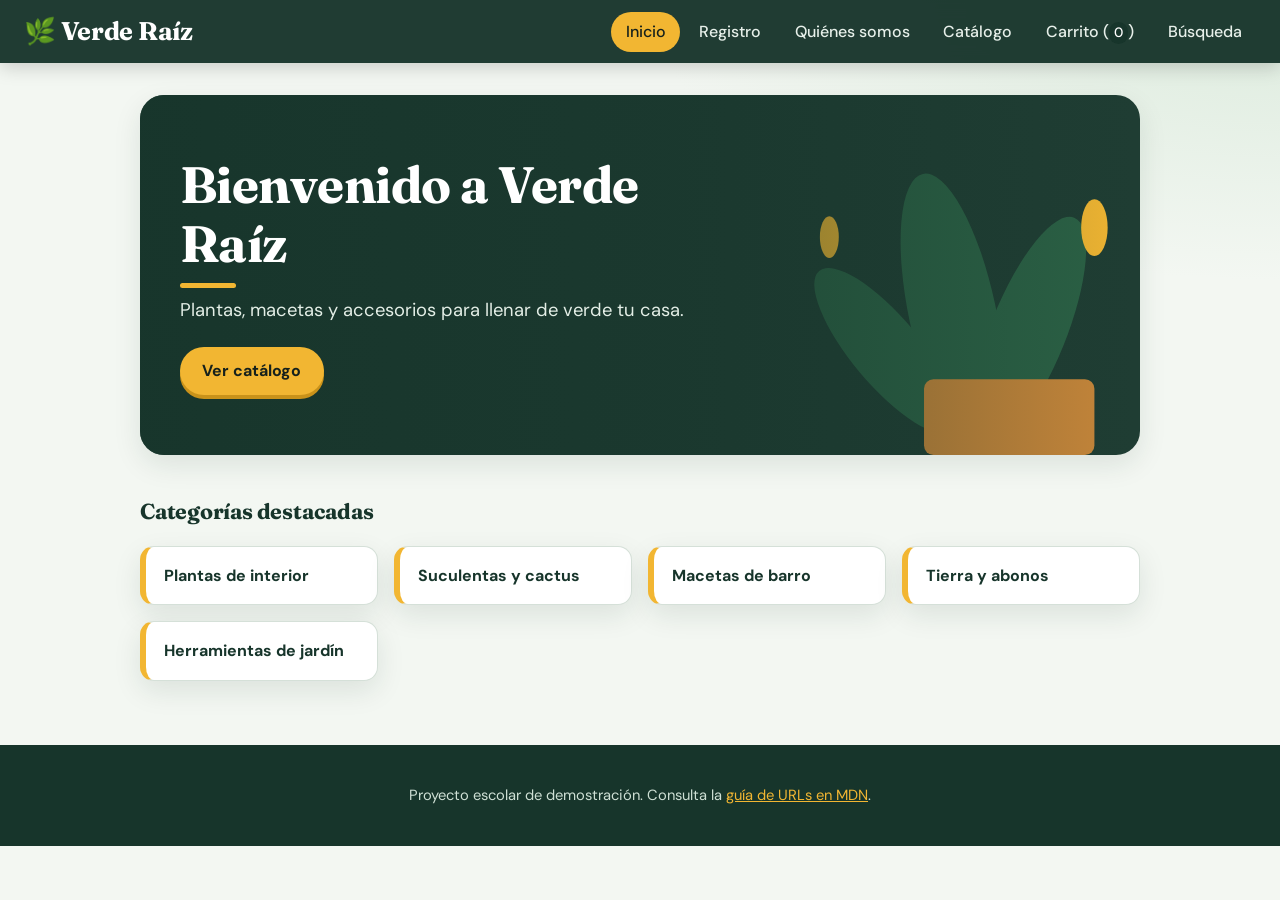
==== index.html @ 43ed17fc "Add files via upload" ====
<!DOCTYPE html>
<html lang="es">
<head>
  <meta charset="UTF-8">
  <meta name="viewport" content="width=device-width, initial-scale=1">
  <title>Inicio | Verde Raíz</title>
  <link rel="preconnect" href="https://fonts.googleapis.com">
  <link rel="preconnect" href="https://fonts.gstatic.com" crossorigin>
  <link rel="stylesheet" href="https://fonts.googleapis.com/css2?family=Fraunces:opsz,wght@9..144,600;9..144,700&family=DM+Sans:wght@400;500;700&display=swap">
  <link rel="stylesheet" href="styles.css">
</head>
<body id="pag-inicio">
  <header class="cabecera">
    <a class="marca" href="index.html">Verde Raíz</a>
    <nav>
      <ul>
        <li><a href="index.html">Inicio</a></li>
        <li><a href="registro.html">Registro</a></li>
        <li><a href="quienes-somos.html">Quiénes somos</a></li>
        <li><a href="catalogo.html">Catálogo</a></li>
        <li><a href="carrito.html">Carrito (<span id="contador">0</span>)</a></li>
        <li><a href="busqueda.html">Búsqueda</a></li>
      </ul>
    </nav>
  </header>
  <main>
    <section class="banner">
      <img src="images/banner.svg" alt="Plantas de interior sobre fondo verde oscuro">
      <div class="banner-texto">
        <h1>Bienvenido a Verde Raíz</h1>
        <p>Plantas, macetas y accesorios para llenar de verde tu casa.</p>
        <a class="boton" href="catalogo.html">Ver catálogo</a>
      </div>
    </section>
    <section>
      <h2>Categorías destacadas</h2>
      <ul class="destacados">
        <li>Plantas de interior</li>
        <li>Suculentas y cactus</li>
        <li>Macetas de barro</li>
        <li>Tierra y abonos</li>
        <li>Herramientas de jardín</li>
      </ul>
    </section>
  </main>
  <footer class="pie">
    <p>Proyecto escolar de demostración. Consulta la <a href="https://developer.mozilla.org/es/docs/Learn/Common_questions/Web_mechanics/What_is_a_URL" target="_blank" rel="noopener">guía de URLs en MDN</a>.</p>
  </footer>
  <script src="script.js"></script>
</body>
</html>
---- styles.css ----
:root {
  --musgo: #17352B;
  --hoja: #2F6B4A;
  --menta: #DCEBDD;
  --caléndula: #F2B632;
  --tinta: #16211C;
  --niebla: #F3F7F2;
  --linea: #D5E0D8;
  --sombra: 0 10px 28px rgba(23, 53, 43, .10);
}
* { box-sizing: border-box; }
html { scroll-behavior: smooth; }
body {
  margin: 0;
  font-family: "DM Sans", system-ui, sans-serif;
  color: var(--tinta);
  background: radial-gradient(900px 400px at 100% 0, var(--menta), transparent 70%), var(--niebla);
  background-attachment: fixed;
  line-height: 1.6;
}
h1, h2, .marca { font-family: "Fraunces", Georgia, serif; letter-spacing: -.01em; }
h1 { font-size: clamp(1.9rem, 4vw, 2.6rem); margin: 0 0 1rem; color: var(--musgo); line-height: 1.15; }
h1::after { content: ""; display: block; width: 56px; height: 5px; margin-top: .6rem; border-radius: 4px; background: var(--caléndula); }
h2 { font-size: 1.35rem; margin: 0 0 .6rem; color: var(--musgo); }
a { color: var(--hoja); }
main { max-width: 1040px; margin: 0 auto; padding: 2rem 1.25rem 4rem; }

/* Cabecera y menú */
.cabecera {
  position: sticky; top: 0; z-index: 10;
  background: rgba(23, 53, 43, .96);
  backdrop-filter: blur(8px);
  display: flex; flex-wrap: wrap; align-items: center; justify-content: space-between;
  gap: .4rem 1.5rem; padding: .7rem 1.5rem;
  box-shadow: 0 4px 18px rgba(0, 0, 0, .18);
}
.marca { color: #fff; font-size: 1.6rem; font-weight: 700; text-decoration: none; }
.marca::before { content: "🌿 "; }
nav ul { list-style: none; margin: 0; padding: 0; display: flex; flex-wrap: wrap; gap: .3rem; }
nav a { display: block; padding: .45rem .9rem; color: #E7F0EA; text-decoration: none; border-radius: 999px; font-weight: 500; transition: background .2s, color .2s; }
nav a:hover, nav a:focus-visible { background: var(--hoja); color: #fff; }
#pag-inicio nav li:nth-child(1) a,
#pag-registro nav li:nth-child(2) a,
#pag-nosotros nav li:nth-child(3) a,
#pag-catalogo nav li:nth-child(4) a,
#pag-carrito nav li:nth-child(5) a,
#pag-busqueda nav li:nth-child(6) a { background: var(--caléndula); color: var(--tinta); }
#contador { display: inline-block; min-width: 1.4em; padding: 0 .35em; border-radius: 999px; background: var(--musgo); color: #fff; text-align: center; font-size: .85em; }

/* Botones */
.boton {
  display: inline-block; background: var(--caléndula); color: var(--tinta);
  border: 0; border-radius: 999px; padding: .7rem 1.4rem;
  font: inherit; font-weight: 700; text-decoration: none; cursor: pointer;
  box-shadow: 0 4px 0 #C9921A; transition: transform .15s, box-shadow .15s, background .2s;
}
.boton:hover { background: #F6C54F; transform: translateY(-2px); box-shadow: 0 6px 0 #C9921A; }
.boton:active { transform: translateY(2px); box-shadow: 0 1px 0 #C9921A; }
.boton:disabled { background: var(--linea); color: #7C8A82; box-shadow: none; cursor: not-allowed; transform: none; }
:focus-visible { outline: 3px solid var(--hoja); outline-offset: 3px; }

/* Inicio */
.banner { position: relative; border-radius: 24px; overflow: hidden; margin-bottom: 2.5rem; box-shadow: var(--sombra); }
.banner img { display: block; width: 100%; height: 360px; object-fit: cover; }
.banner::after { content: ""; position: absolute; inset: 0; background: linear-gradient(90deg, rgba(23,53,43,.92) 0%, rgba(23,53,43,.55) 55%, transparent 100%); }
.banner-texto { position: absolute; inset: 0; z-index: 1; display: flex; flex-direction: column; justify-content: center; align-items: flex-start; gap: .5rem; padding: 2.5rem; max-width: 600px; color: #fff; }
.banner-texto h1 { color: #fff; font-size: clamp(2rem, 5vw, 3.2rem); margin: 0; }
.banner-texto p { font-size: 1.15rem; margin: 0 0 .8rem; color: #E3EEE6; }
.destacados { list-style: none; padding: 0; margin: 1rem 0 0; display: grid; grid-template-columns: repeat(auto-fit, minmax(190px, 1fr)); gap: 1rem; }
.destacados li { background: #fff; border: 1px solid var(--linea); border-left: 6px solid var(--caléndula); border-radius: 14px; padding: 1rem 1.1rem; font-weight: 700; color: var(--musgo); box-shadow: var(--sombra); transition: transform .2s; }
.destacados li:hover { transform: translateY(-4px); }

/* Formularios (tarjeta) */
.formulario { display: grid; gap: .45rem; max-width: 540px; background: #fff; border: 1px solid var(--linea); border-radius: 20px; padding: 1.75rem; box-shadow: var(--sombra); }
.formulario label { font-weight: 700; margin-top: .6rem; color: var(--musgo); }
.formulario input[type="text"], .formulario input[type="email"], .formulario input[type="password"],
.formulario input[type="date"], .formulario input[type="tel"] {
  width: 100%; padding: .7rem .9rem; border: 2px solid var(--linea); border-radius: 12px;
  font: inherit; background: var(--niebla); transition: border-color .2s, background .2s;
}
.formulario input:focus { outline: none; border-color: var(--hoja); background: #fff; }
.formulario .check { display: flex; gap: .6rem; align-items: center; font-weight: 500; margin-top: 1rem; }
.formulario .check input { width: 1.2rem; height: 1.2rem; accent-color: var(--hoja); }
.formulario .boton { margin-top: 1.2rem; justify-self: start; }
.formulario-linea { display: flex; flex-wrap: wrap; align-items: center; gap: .75rem; max-width: none; padding: 1.1rem 1.4rem; }
.formulario-linea label { margin: 0; }
.formulario-linea input { flex: 1 1 240px; width: auto; }
.formulario-linea .boton { margin-top: 0; }
.mensaje { min-height: 1.6rem; font-weight: 700; }
.mensaje.error { color: #B3402F; }
.mensaje.ok { color: var(--hoja); background: var(--menta); border-radius: 12px; padding: .5rem .9rem; }

/* Tablas */
.tabla { width: 100%; border-collapse: separate; border-spacing: 0; background: #fff; margin: 1.25rem 0; border: 1px solid var(--linea); border-radius: 16px; overflow: hidden; box-shadow: var(--sombra); }
.tabla caption { text-align: left; font-weight: 700; padding: 0 0 .6rem; color: var(--musgo); caption-side: top; }
.tabla th, .tabla td { padding: .85rem 1rem; text-align: left; border-bottom: 1px solid var(--linea); }
.tabla thead th { background: var(--musgo); color: #fff; }
.tabla tbody tr:nth-child(even) { background: var(--niebla); }
.tabla tfoot th, .tabla tfoot td { background: var(--menta); font-weight: 700; font-size: 1.15rem; border-bottom: 0; }
.cantidad { width: 5rem; padding: .45rem .6rem; border: 2px solid var(--linea); border-radius: 10px; font: inherit; text-align: center; }
.cantidad:focus { outline: none; border-color: var(--hoja); }
.nota { color: #55645B; font-size: .92rem; }

/* Catálogo */
.rejilla { display: grid; grid-template-columns: repeat(auto-fill, minmax(230px, 1fr)); gap: 1.5rem; }
.producto { background: #fff; border: 1px solid var(--linea); border-radius: 20px; padding: .8rem .8rem 1.1rem; display: flex; flex-direction: column; box-shadow: var(--sombra); transition: transform .25s, box-shadow .25s; }
.producto:hover { transform: translateY(-6px); box-shadow: 0 18px 36px rgba(23, 53, 43, .16); }
.producto img { width: 100%; height: auto; border-radius: 14px; }
.producto h2 { margin: .8rem .3rem .2rem; font-size: 1.1rem; }
.precio { margin: 0 .3rem .9rem; font-size: 1.3rem; font-weight: 700; color: var(--hoja); }
.producto .boton { margin: auto .3rem 0; text-align: center; }

/* Quiénes somos y búsqueda */
#info-extra { margin-top: 1.5rem; padding: 1.25rem 1.5rem; background: #fff; border-radius: 16px; border-left: 6px solid var(--caléndula); box-shadow: var(--sombra); }
#resultados { margin-top: 2rem; }
.lista-resultados { list-style: none; padding: 0; display: grid; gap: .7rem; }
.lista-resultados li { background: #fff; border: 1px solid var(--linea); border-radius: 12px; padding: .8rem 1.1rem; box-shadow: var(--sombra); }

/* Utilidades */
.oculto { display: none; }
.pie { background: var(--musgo); color: #CFE0D5; text-align: center; padding: 1.5rem 1rem; font-size: .92rem; }
.pie a { color: var(--caléndula); }

@media (max-width: 640px) {
  .cabecera { padding: .6rem .8rem; }
  .banner img { height: 420px; }
  .banner::after { background: linear-gradient(0deg, rgba(23,53,43,.92), rgba(23,53,43,.5)); }
  .banner-texto { padding: 1.5rem; justify-content: flex-end; }
  .tabla { display: block; overflow-x: auto; }
}
@media (prefers-reduced-motion: reduce) {
  * { transition: none !important; scroll-behavior: auto !important; }
}
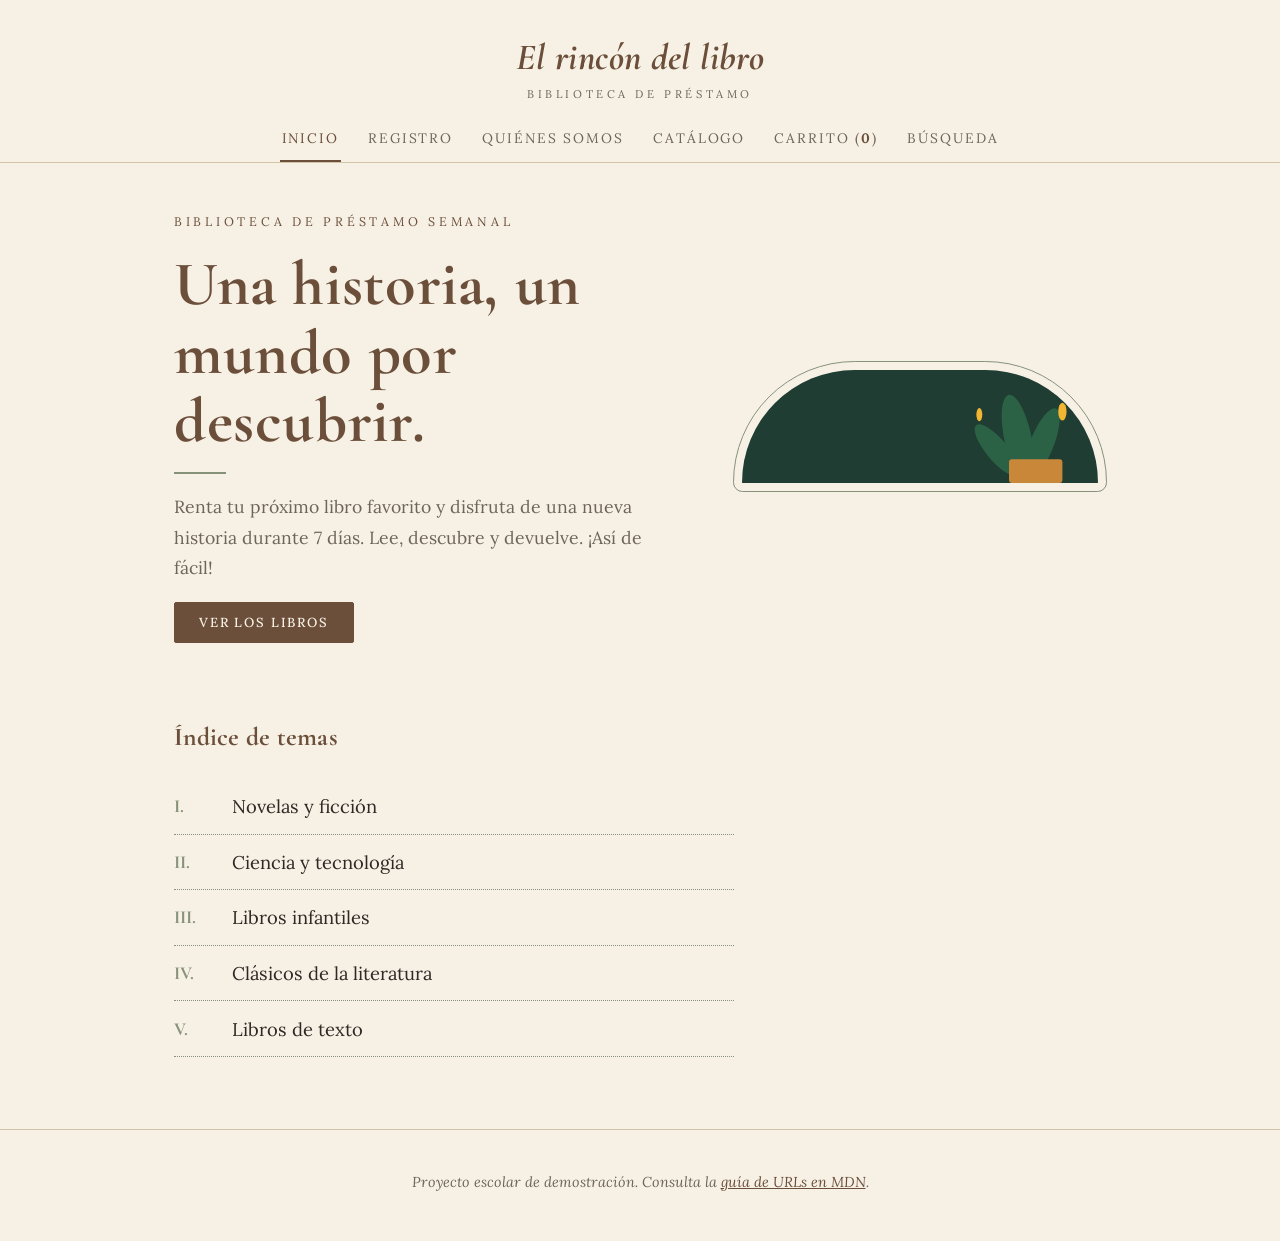
==== commit e9985c27: "EL RINCON DEL LIBRO" ====
--- a/index.html
+++ b/index.html
@@ -3,15 +3,15 @@
 <head>
   <meta charset="UTF-8">
   <meta name="viewport" content="width=device-width, initial-scale=1">
-  <title>Inicio | Verde Raíz</title>
+  <title>Inicio | El rincón del libro</title>
   <link rel="preconnect" href="https://fonts.googleapis.com">
   <link rel="preconnect" href="https://fonts.gstatic.com" crossorigin>
-  <link rel="stylesheet" href="https://fonts.googleapis.com/css2?family=Fraunces:opsz,wght@9..144,600;9..144,700&family=DM+Sans:wght@400;500;700&display=swap">
+  <link rel="stylesheet" href="https://fonts.googleapis.com/css2?family=Cormorant+Garamond:ital,wght@0,600;0,700;1,500&family=Lora:ital,wght@0,400;0,500;0,700;1,400&display=swap">
   <link rel="stylesheet" href="styles.css">
 </head>
 <body id="pag-inicio">
   <header class="cabecera">
-    <a class="marca" href="index.html">Verde Raíz</a>
+    <a class="marca" href="index.html">El rincón del libro</a>
     <nav>
       <ul>
         <li><a href="index.html">Inicio</a></li>
@@ -25,21 +25,22 @@
   </header>
   <main>
     <section class="banner">
-      <img src="images/banner.svg" alt="Plantas de interior sobre fondo verde oscuro">
       <div class="banner-texto">
-        <h1>Bienvenido a Verde Raíz</h1>
-        <p>Plantas, macetas y accesorios para llenar de verde tu casa.</p>
-        <a class="boton" href="catalogo.html">Ver catálogo</a>
+        <p class="sobretitulo">Biblioteca de préstamo semanal</p>
+        <h1>Una historia, un mundo por descubrir.</h1>
+        <p>Renta tu próximo libro favorito y disfruta de una nueva historia durante 7 días. Lee, descubre y devuelve. ¡Así de fácil!</p>
+        <a class="boton" href="catalogo.html">Ver los libros</a>
       </div>
+      <img src="images/banner.svg" alt="Estantes con libros iluminados por una lámpara, dentro de un arco">
     </section>
     <section>
-      <h2>Categorías destacadas</h2>
+      <h2>Índice de temas</h2>
       <ul class="destacados">
-        <li>Plantas de interior</li>
-        <li>Suculentas y cactus</li>
-        <li>Macetas de barro</li>
-        <li>Tierra y abonos</li>
-        <li>Herramientas de jardín</li>
+        <li>Novelas y ficción</li>
+        <li>Ciencia y tecnología</li>
+        <li>Libros infantiles</li>
+        <li>Clásicos de la literatura</li>
+        <li>Libros de texto</li>
       </ul>
     </section>
   </main>
--- a/styles.css
+++ b/styles.css
@@ -1,133 +1,124 @@
 :root {
-  --musgo: #17352B;
-  --hoja: #2F6B4A;
-  --menta: #DCEBDD;
-  --caléndula: #F2B632;
-  --tinta: #16211C;
-  --niebla: #F3F7F2;
-  --linea: #D5E0D8;
-  --sombra: 0 10px 28px rgba(23, 53, 43, .10);
+  --papel: #F7F1E5;      /* fondo principal: crema */
+  --hoja: #E9DDC8;       /* secciones y tarjetas: beige claro */
+  --tinta: #2E2925;      /* texto: café oscuro */
+  --noche: #6B4F3A;      /* títulos: café libro */
+  --vino: #6B4F3A;       /* color principal: café libro (botones, enlaces) */
+  --laton: #87927A;      /* detalles e íconos: verde salvia */
+  --terracota: #B8755A;  /* acento secundario / hover */
+  --linea: #D4C5A9;
+  --suave: #6F6459;
 }
 * { box-sizing: border-box; }
 html { scroll-behavior: smooth; }
 body {
-  margin: 0;
-  font-family: "DM Sans", system-ui, sans-serif;
+  margin: 0; font-family: "Lora", Georgia, serif; font-size: 1.04rem; line-height: 1.75;
   color: var(--tinta);
-  background: radial-gradient(900px 400px at 100% 0, var(--menta), transparent 70%), var(--niebla);
-  background-attachment: fixed;
-  line-height: 1.6;
+  background: var(--papel);
 }
-h1, h2, .marca { font-family: "Fraunces", Georgia, serif; letter-spacing: -.01em; }
-h1 { font-size: clamp(1.9rem, 4vw, 2.6rem); margin: 0 0 1rem; color: var(--musgo); line-height: 1.15; }
-h1::after { content: ""; display: block; width: 56px; height: 5px; margin-top: .6rem; border-radius: 4px; background: var(--caléndula); }
-h2 { font-size: 1.35rem; margin: 0 0 .6rem; color: var(--musgo); }
-a { color: var(--hoja); }
-main { max-width: 1040px; margin: 0 auto; padding: 2rem 1.25rem 4rem; }
+h1, h2, .marca { font-family: "Cormorant Garamond", Georgia, serif; font-weight: 700; letter-spacing: .01em; color: var(--noche); }
+h1 { font-size: clamp(2.3rem, 5vw, 3.4rem); line-height: 1.1; margin: 0 0 1.4rem; }
+h1::after { content: ""; display: block; width: 52px; height: 2px; margin-top: 1rem; background: var(--laton); }
+h2 { font-size: 1.6rem; margin: 0 0 .5rem; }
+a { color: var(--vino); }
+main { max-width: 980px; margin: 0 auto; padding: 2.5rem 1.5rem 4.5rem; }
 
 /* Cabecera y menú */
-.cabecera {
-  position: sticky; top: 0; z-index: 10;
-  background: rgba(23, 53, 43, .96);
-  backdrop-filter: blur(8px);
-  display: flex; flex-wrap: wrap; align-items: center; justify-content: space-between;
-  gap: .4rem 1.5rem; padding: .7rem 1.5rem;
-  box-shadow: 0 4px 18px rgba(0, 0, 0, .18);
-}
-.marca { color: #fff; font-size: 1.6rem; font-weight: 700; text-decoration: none; }
-.marca::before { content: "🌿 "; }
-nav ul { list-style: none; margin: 0; padding: 0; display: flex; flex-wrap: wrap; gap: .3rem; }
-nav a { display: block; padding: .45rem .9rem; color: #E7F0EA; text-decoration: none; border-radius: 999px; font-weight: 500; transition: background .2s, color .2s; }
-nav a:hover, nav a:focus-visible { background: var(--hoja); color: #fff; }
+.cabecera { text-align: center; padding: 1.6rem 1rem 0; border-bottom: 1px solid var(--linea); }
+.marca { display: inline-block; font-size: 2.3rem; text-decoration: none; font-style: italic; }
+.marca::after { content: "biblioteca de préstamo"; display: block; margin-top: -.2rem; font: 400 .7rem "Lora", serif; font-style: normal; letter-spacing: .32em; text-transform: uppercase; color: var(--suave); }
+nav ul { list-style: none; margin: .6rem 0 0; padding: 0; display: flex; flex-wrap: wrap; justify-content: center; gap: .2rem 1.6rem; }
+nav a { display: block; padding: .6rem .1rem; color: var(--suave); text-decoration: none; font-size: .86rem; letter-spacing: .14em; text-transform: uppercase; border-bottom: 2px solid transparent; transition: color .2s, border-color .2s; }
+nav a:hover, nav a:focus-visible { color: var(--vino); border-color: var(--linea); }
 #pag-inicio nav li:nth-child(1) a,
 #pag-registro nav li:nth-child(2) a,
 #pag-nosotros nav li:nth-child(3) a,
 #pag-catalogo nav li:nth-child(4) a,
 #pag-carrito nav li:nth-child(5) a,
-#pag-busqueda nav li:nth-child(6) a { background: var(--caléndula); color: var(--tinta); }
-#contador { display: inline-block; min-width: 1.4em; padding: 0 .35em; border-radius: 999px; background: var(--musgo); color: #fff; text-align: center; font-size: .85em; }
+#pag-busqueda nav li:nth-child(6) a { color: var(--vino); border-color: var(--vino); }
+#contador { color: var(--vino); font-weight: 700; }
 
 /* Botones */
-.boton {
-  display: inline-block; background: var(--caléndula); color: var(--tinta);
-  border: 0; border-radius: 999px; padding: .7rem 1.4rem;
-  font: inherit; font-weight: 700; text-decoration: none; cursor: pointer;
-  box-shadow: 0 4px 0 #C9921A; transition: transform .15s, box-shadow .15s, background .2s;
-}
-.boton:hover { background: #F6C54F; transform: translateY(-2px); box-shadow: 0 6px 0 #C9921A; }
-.boton:active { transform: translateY(2px); box-shadow: 0 1px 0 #C9921A; }
-.boton:disabled { background: var(--linea); color: #7C8A82; box-shadow: none; cursor: not-allowed; transform: none; }
-:focus-visible { outline: 3px solid var(--hoja); outline-offset: 3px; }
+.boton { display: inline-block; background: var(--vino); color: var(--papel); border: 1px solid var(--vino); border-radius: 2px; padding: .7rem 1.5rem; font: 500 .82rem "Lora", serif; letter-spacing: .14em; text-transform: uppercase; text-decoration: none; cursor: pointer; transition: background .2s, color .2s; }
+.boton:hover { background: var(--terracota); border-color: var(--terracota); }
+.boton:disabled { background: transparent; color: #9A9384; border-color: var(--linea); cursor: not-allowed; }
+:focus-visible { outline: 2px solid var(--laton); outline-offset: 3px; }
 
 /* Inicio */
-.banner { position: relative; border-radius: 24px; overflow: hidden; margin-bottom: 2.5rem; box-shadow: var(--sombra); }
-.banner img { display: block; width: 100%; height: 360px; object-fit: cover; }
-.banner::after { content: ""; position: absolute; inset: 0; background: linear-gradient(90deg, rgba(23,53,43,.92) 0%, rgba(23,53,43,.55) 55%, transparent 100%); }
-.banner-texto { position: absolute; inset: 0; z-index: 1; display: flex; flex-direction: column; justify-content: center; align-items: flex-start; gap: .5rem; padding: 2.5rem; max-width: 600px; color: #fff; }
-.banner-texto h1 { color: #fff; font-size: clamp(2rem, 5vw, 3.2rem); margin: 0; }
-.banner-texto p { font-size: 1.15rem; margin: 0 0 .8rem; color: #E3EEE6; }
-.destacados { list-style: none; padding: 0; margin: 1rem 0 0; display: grid; grid-template-columns: repeat(auto-fit, minmax(190px, 1fr)); gap: 1rem; }
-.destacados li { background: #fff; border: 1px solid var(--linea); border-left: 6px solid var(--caléndula); border-radius: 14px; padding: 1rem 1.1rem; font-weight: 700; color: var(--musgo); box-shadow: var(--sombra); transition: transform .2s; }
-.destacados li:hover { transform: translateY(-4px); }
+.banner { display: grid; grid-template-columns: 1.15fr .85fr; gap: 3.5rem; align-items: center; margin: .5rem 0 4.5rem; }
+.banner-texto { display: flex; flex-direction: column; align-items: flex-start; gap: 1.1rem; }
+.banner-texto h1 { font-size: clamp(2.4rem, 5vw, 3.9rem); margin: 0; }
+.banner-texto p { margin: 0; font-size: 1.1rem; color: var(--suave); }
+.banner-texto .sobretitulo { font-size: .78rem; letter-spacing: .3em; text-transform: uppercase; color: var(--vino); }
+.banner img { display: block; width: calc(100% - 16px); height: auto; margin: 8px; border-radius: 999px 999px 4px 4px; outline: 1px solid var(--laton); outline-offset: 8px; }
+.destacados { list-style: none; counter-reset: indice; padding: 0; margin: 1.2rem 0 0; max-width: 560px; }
+.destacados li { counter-increment: indice; display: flex; gap: 1rem; padding: .7rem 0; border-bottom: 1px dotted var(--laton); font-size: 1.15rem; }
+.destacados li::before { content: counter(indice, upper-roman) "."; min-width: 2.6rem; color: var(--laton); font-family: "Cormorant Garamond", serif; font-weight: 700; }
 
-/* Formularios (tarjeta) */
-.formulario { display: grid; gap: .45rem; max-width: 540px; background: #fff; border: 1px solid var(--linea); border-radius: 20px; padding: 1.75rem; box-shadow: var(--sombra); }
-.formulario label { font-weight: 700; margin-top: .6rem; color: var(--musgo); }
+/* Formularios */
+.formulario { display: grid; gap: .3rem; max-width: 520px; background: var(--hoja); border: 1px solid var(--linea); padding: 2rem; }
+.formulario label { margin-top: .9rem; font-size: .82rem; letter-spacing: .12em; text-transform: uppercase; color: var(--suave); }
 .formulario input[type="text"], .formulario input[type="email"], .formulario input[type="password"],
-.formulario input[type="date"], .formulario input[type="tel"] {
-  width: 100%; padding: .7rem .9rem; border: 2px solid var(--linea); border-radius: 12px;
-  font: inherit; background: var(--niebla); transition: border-color .2s, background .2s;
-}
-.formulario input:focus { outline: none; border-color: var(--hoja); background: #fff; }
-.formulario .check { display: flex; gap: .6rem; align-items: center; font-weight: 500; margin-top: 1rem; }
-.formulario .check input { width: 1.2rem; height: 1.2rem; accent-color: var(--hoja); }
-.formulario .boton { margin-top: 1.2rem; justify-self: start; }
-.formulario-linea { display: flex; flex-wrap: wrap; align-items: center; gap: .75rem; max-width: none; padding: 1.1rem 1.4rem; }
+.formulario input[type="date"], .formulario input[type="tel"] { width: 100%; padding: .55rem .1rem; border: 0; border-bottom: 1px solid var(--tinta); background: transparent; font: inherit; border-radius: 0; }
+.formulario input:focus { outline: none; border-bottom: 2px solid var(--vino); }
+.formulario .check { display: flex; gap: .6rem; align-items: center; text-transform: none; letter-spacing: 0; font-size: 1rem; color: var(--tinta); }
+.formulario .check input { width: 1.1rem; height: 1.1rem; accent-color: var(--vino); }
+.formulario .boton { margin-top: 1.4rem; justify-self: start; }
+.formulario-linea { display: flex; flex-wrap: wrap; align-items: end; gap: 1rem; max-width: none; padding: 1.2rem 1.6rem; }
 .formulario-linea label { margin: 0; }
 .formulario-linea input { flex: 1 1 240px; width: auto; }
 .formulario-linea .boton { margin-top: 0; }
-.mensaje { min-height: 1.6rem; font-weight: 700; }
-.mensaje.error { color: #B3402F; }
-.mensaje.ok { color: var(--hoja); background: var(--menta); border-radius: 12px; padding: .5rem .9rem; }
+.mensaje { min-height: 1.7rem; font-style: italic; }
+.mensaje.error { color: #A4472E; }
+.mensaje.ok { color: var(--noche); border-left: 3px solid var(--laton); padding-left: .8rem; }
 
 /* Tablas */
-.tabla { width: 100%; border-collapse: separate; border-spacing: 0; background: #fff; margin: 1.25rem 0; border: 1px solid var(--linea); border-radius: 16px; overflow: hidden; box-shadow: var(--sombra); }
-.tabla caption { text-align: left; font-weight: 700; padding: 0 0 .6rem; color: var(--musgo); caption-side: top; }
+.tabla { width: 100%; border-collapse: collapse; margin: 1.5rem 0; background: var(--hoja); border-top: 3px double var(--noche); border-bottom: 3px double var(--noche); }
+.tabla caption { text-align: left; font: italic 600 1.3rem "Cormorant Garamond", serif; color: var(--noche); padding-bottom: .5rem; }
 .tabla th, .tabla td { padding: .85rem 1rem; text-align: left; border-bottom: 1px solid var(--linea); }
-.tabla thead th { background: var(--musgo); color: #fff; }
-.tabla tbody tr:nth-child(even) { background: var(--niebla); }
-.tabla tfoot th, .tabla tfoot td { background: var(--menta); font-weight: 700; font-size: 1.15rem; border-bottom: 0; }
-.cantidad { width: 5rem; padding: .45rem .6rem; border: 2px solid var(--linea); border-radius: 10px; font: inherit; text-align: center; }
-.cantidad:focus { outline: none; border-color: var(--hoja); }
-.nota { color: #55645B; font-size: .92rem; }
+.tabla thead th { font-size: .8rem; letter-spacing: .14em; text-transform: uppercase; color: var(--suave); border-bottom: 1px solid var(--noche); }
+.tabla tfoot th, .tabla tfoot td { font: 700 1.3rem "Cormorant Garamond", serif; color: var(--vino); border-bottom: 0; }
+.cantidad { width: 4.5rem; padding: .35rem; border: 1px solid var(--linea); background: var(--papel); font: inherit; text-align: center; border-radius: 2px; }
+.cantidad:focus { outline: none; border-color: var(--vino); }
+.nota { color: var(--suave); font-size: .92rem; font-style: italic; }
 
 /* Catálogo */
-.rejilla { display: grid; grid-template-columns: repeat(auto-fill, minmax(230px, 1fr)); gap: 1.5rem; }
-.producto { background: #fff; border: 1px solid var(--linea); border-radius: 20px; padding: .8rem .8rem 1.1rem; display: flex; flex-direction: column; box-shadow: var(--sombra); transition: transform .25s, box-shadow .25s; }
-.producto:hover { transform: translateY(-6px); box-shadow: 0 18px 36px rgba(23, 53, 43, .16); }
-.producto img { width: 100%; height: auto; border-radius: 14px; }
-.producto h2 { margin: .8rem .3rem .2rem; font-size: 1.1rem; }
-.precio { margin: 0 .3rem .9rem; font-size: 1.3rem; font-weight: 700; color: var(--hoja); }
-.producto .boton { margin: auto .3rem 0; text-align: center; }
+.rejilla { display: grid; grid-template-columns: repeat(auto-fill, minmax(220px, 1fr)); gap: 2rem 1.6rem; }
+.producto { background: var(--hoja); border: 1px solid var(--linea); padding: 10px 10px 1.3rem; display: flex; flex-direction: column; text-align: center; transition: border-color .25s, transform .25s; }
+.producto:hover { border-color: var(--laton); transform: translateY(-3px); }
+.producto img { width: 100%; height: auto; display: block; }
+.producto h2 { margin: 1rem .5rem .1rem; font-size: 1.4rem; line-height: 1.2; }
+.precio { margin: 0 0 1rem; color: var(--suave); font-style: italic; }
+.producto .boton { margin: auto 1rem 0; }
 
 /* Quiénes somos y búsqueda */
-#info-extra { margin-top: 1.5rem; padding: 1.25rem 1.5rem; background: #fff; border-radius: 16px; border-left: 6px solid var(--caléndula); box-shadow: var(--sombra); }
-#resultados { margin-top: 2rem; }
-.lista-resultados { list-style: none; padding: 0; display: grid; gap: .7rem; }
-.lista-resultados li { background: #fff; border: 1px solid var(--linea); border-radius: 12px; padding: .8rem 1.1rem; box-shadow: var(--sombra); }
+#info-extra { margin-top: 1.6rem; padding: 1.2rem 1.6rem; background: var(--hoja); border-left: 3px solid var(--laton); }
+#resultados { margin-top: 2.5rem; }
+.lista-resultados { list-style: none; padding: 0; }
+.lista-resultados li { padding: .7rem 0; border-bottom: 1px dotted var(--laton); }
 
-/* Utilidades */
 .oculto { display: none; }
-.pie { background: var(--musgo); color: #CFE0D5; text-align: center; padding: 1.5rem 1rem; font-size: .92rem; }
-.pie a { color: var(--caléndula); }
+.pie { text-align: center; padding: 1.6rem 1rem 2rem; border-top: 1px solid var(--linea); color: var(--suave); font-size: .9rem; font-style: italic; }
 
-@media (max-width: 640px) {
-  .cabecera { padding: .6rem .8rem; }
-  .banner img { height: 420px; }
-  .banner::after { background: linear-gradient(0deg, rgba(23,53,43,.92), rgba(23,53,43,.5)); }
-  .banner-texto { padding: 1.5rem; justify-content: flex-end; }
+@media (max-width: 760px) {
+  .banner { grid-template-columns: 1fr; gap: 2.5rem; }
+  .banner img { max-width: 320px; margin: 8px auto; }
   .tabla { display: block; overflow-x: auto; }
 }
-@media (prefers-reduced-motion: reduce) {
-  * { transition: none !important; scroll-behavior: auto !important; }
-}
+@media (prefers-reduced-motion: reduce) { * { transition: none !important; scroll-behavior: auto !important; } }
+
+/* Catálogo ampliado */
+.categorias { list-style: none; display: flex; flex-wrap: wrap; gap: .4rem 1.6rem; padding: 0; margin: 1rem 0 1.5rem; }
+.categorias a { text-decoration: none; font-size: .85rem; letter-spacing: .12em; text-transform: uppercase; border-bottom: 1px solid var(--laton); }
+.categoria { margin-top: 3rem; scroll-margin-top: 1rem; }
+.categoria > h2 { font-size: 2rem; padding-bottom: .4rem; margin-bottom: 1.4rem; border-bottom: 1px solid var(--linea); }
+.producto h3 { margin: 1rem .5rem .1rem; font: 700 1.35rem/1.2 "Cormorant Garamond", Georgia, serif; color: var(--noche); }
+.autor { margin: 0 .5rem .4rem; font-size: .88rem; color: var(--suave); }
+
+/* Carrito vacío y acciones */
+.vacio { text-align: center; padding: 3.5rem 1rem; border: 1px dashed var(--laton); background: var(--hoja); font-style: italic; color: var(--suave); }
+.vacio p { margin: 0 0 .5rem; }
+.vacio .boton { margin-top: 1rem; font-style: normal; }
+.btn-quitar { background: none; border: 0; padding: .2rem 0; color: var(--vino); font: inherit; font-size: .9rem; text-decoration: underline; cursor: pointer; }
+.btn-quitar:hover { color: var(--noche); }
+.sr { position: absolute; width: 1px; height: 1px; overflow: hidden; clip: rect(0 0 0 0); }
